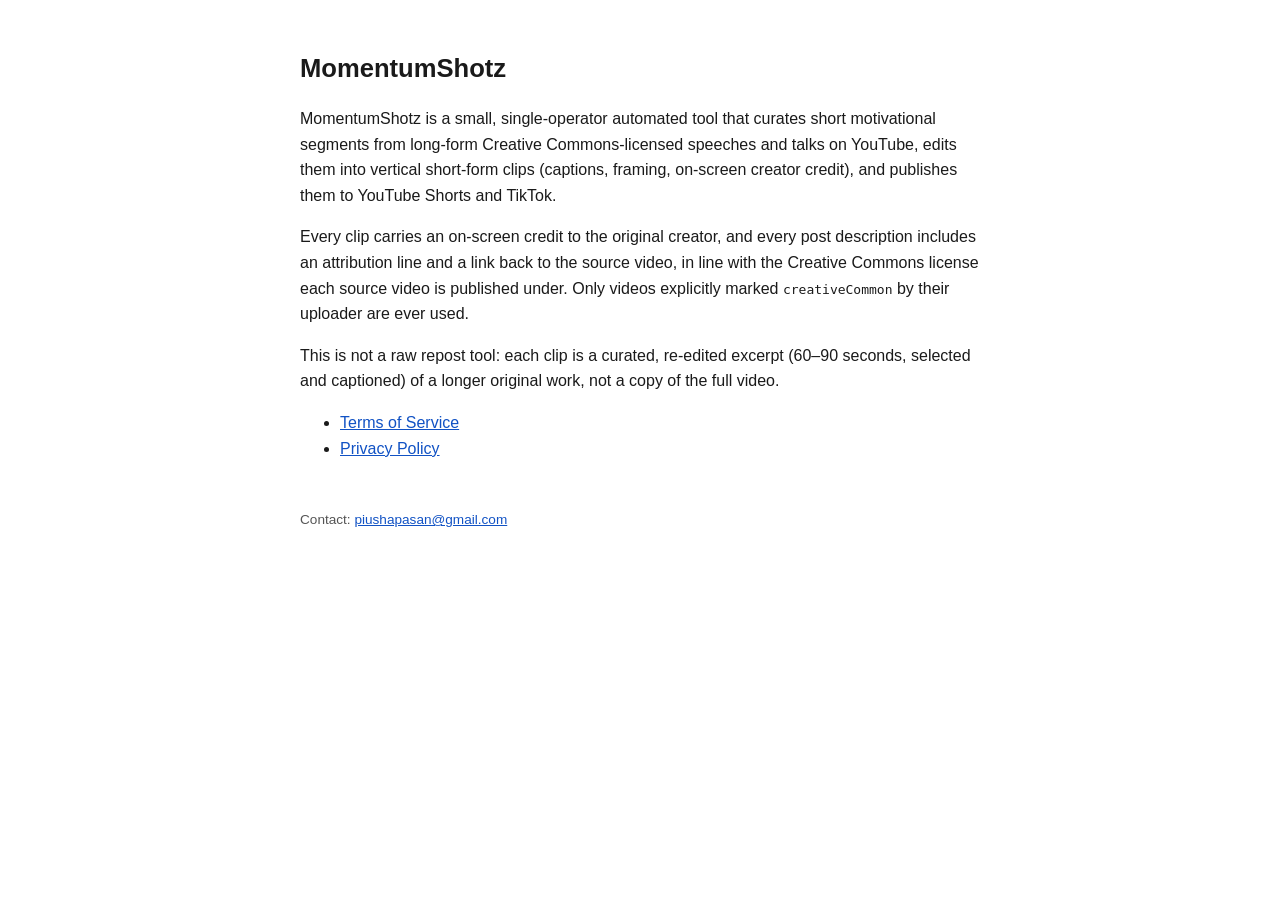
==== index.html @ d70d39d8 "Initial site: landing, terms, privacy" ====
<!DOCTYPE html>
<html lang="en">
<head>
<meta charset="UTF-8">
<meta name="viewport" content="width=device-width, initial-scale=1.0">
<title>MomentumShotz — Daily Motivation Shorts</title>
<style>
  body { font-family: -apple-system, Segoe UI, Roboto, Helvetica, Arial, sans-serif; max-width: 680px; margin: 3rem auto; padding: 0 1.5rem; line-height: 1.6; color: #1a1a1a; }
  h1 { font-size: 1.6rem; }
  a { color: #1152c4; }
  footer { margin-top: 3rem; font-size: 0.85rem; color: #555; }
</style>
</head>
<body>
  <h1>MomentumShotz</h1>
  <p>MomentumShotz is a small, single-operator automated tool that curates
  short motivational segments from long-form Creative Commons-licensed
  speeches and talks on YouTube, edits them into vertical short-form clips
  (captions, framing, on-screen creator credit), and publishes them to
  YouTube Shorts and TikTok.</p>

  <p>Every clip carries an on-screen credit to the original creator, and
  every post description includes an attribution line and a link back to
  the source video, in line with the Creative Commons license each source
  video is published under. Only videos explicitly marked
  <code>creativeCommon</code> by their uploader are ever used.</p>

  <p>This is not a raw repost tool: each clip is a curated, re-edited
  excerpt (60–90 seconds, selected and captioned) of a longer original
  work, not a copy of the full video.</p>

  <ul>
    <li><a href="terms.html">Terms of Service</a></li>
    <li><a href="privacy.html">Privacy Policy</a></li>
  </ul>

  <footer>
    Contact: <a href="mailto:piushapasan@gmail.com">piushapasan@gmail.com</a>
  </footer>
</body>
</html>
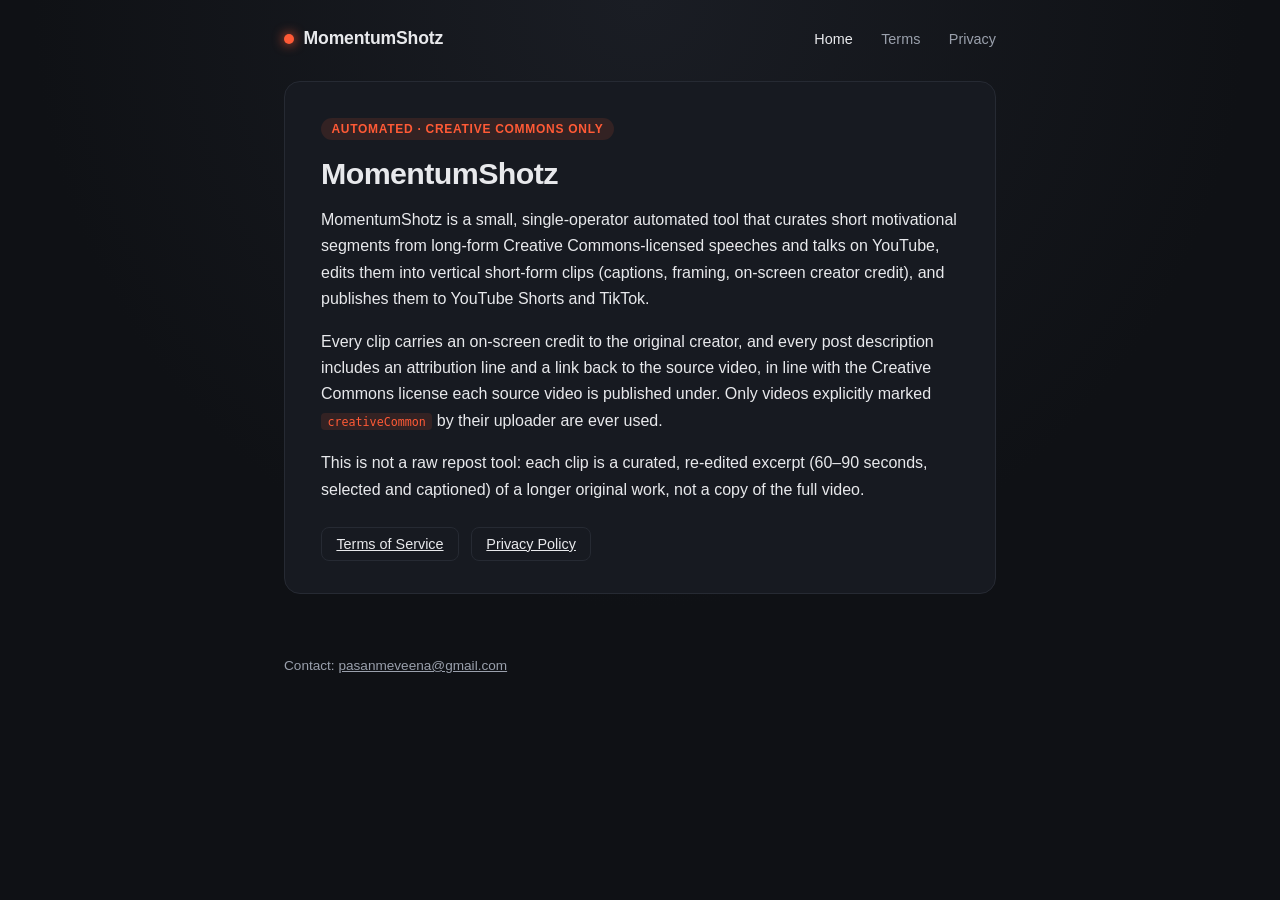
==== commit df5c2ae2: "Restyle site, update contact email" ====
--- a/index.html
+++ b/index.html
@@ -4,38 +4,47 @@
 <meta charset="UTF-8">
 <meta name="viewport" content="width=device-width, initial-scale=1.0">
 <title>MomentumShotz — Daily Motivation Shorts</title>
-<style>
-  body { font-family: -apple-system, Segoe UI, Roboto, Helvetica, Arial, sans-serif; max-width: 680px; margin: 3rem auto; padding: 0 1.5rem; line-height: 1.6; color: #1a1a1a; }
-  h1 { font-size: 1.6rem; }
-  a { color: #1152c4; }
-  footer { margin-top: 3rem; font-size: 0.85rem; color: #555; }
-</style>
+<link rel="stylesheet" href="style.css">
 </head>
 <body>
-  <h1>MomentumShotz</h1>
-  <p>MomentumShotz is a small, single-operator automated tool that curates
-  short motivational segments from long-form Creative Commons-licensed
-  speeches and talks on YouTube, edits them into vertical short-form clips
-  (captions, framing, on-screen creator credit), and publishes them to
-  YouTube Shorts and TikTok.</p>
+  <header>
+    <a class="brand" href="index.html"><span class="dot"></span>MomentumShotz</a>
+    <nav>
+      <a href="index.html" class="active">Home</a>
+      <a href="terms.html">Terms</a>
+      <a href="privacy.html">Privacy</a>
+    </nav>
+  </header>
 
-  <p>Every clip carries an on-screen credit to the original creator, and
-  every post description includes an attribution line and a link back to
-  the source video, in line with the Creative Commons license each source
-  video is published under. Only videos explicitly marked
-  <code>creativeCommon</code> by their uploader are ever used.</p>
+  <main>
+    <div class="card">
+      <span class="eyebrow">Automated · Creative Commons only</span>
+      <h1>MomentumShotz</h1>
+      <p>MomentumShotz is a small, single-operator automated tool that curates
+      short motivational segments from long-form Creative Commons-licensed
+      speeches and talks on YouTube, edits them into vertical short-form clips
+      (captions, framing, on-screen creator credit), and publishes them to
+      YouTube Shorts and TikTok.</p>
 
-  <p>This is not a raw repost tool: each clip is a curated, re-edited
-  excerpt (60–90 seconds, selected and captioned) of a longer original
-  work, not a copy of the full video.</p>
+      <p>Every clip carries an on-screen credit to the original creator, and
+      every post description includes an attribution line and a link back to
+      the source video, in line with the Creative Commons license each source
+      video is published under. Only videos explicitly marked
+      <code>creativeCommon</code> by their uploader are ever used.</p>
 
-  <ul>
-    <li><a href="terms.html">Terms of Service</a></li>
-    <li><a href="privacy.html">Privacy Policy</a></li>
-  </ul>
+      <p>This is not a raw repost tool: each clip is a curated, re-edited
+      excerpt (60–90 seconds, selected and captioned) of a longer original
+      work, not a copy of the full video.</p>
+
+      <ul class="links">
+        <li><a href="terms.html">Terms of Service</a></li>
+        <li><a href="privacy.html">Privacy Policy</a></li>
+      </ul>
+    </div>
+  </main>
 
   <footer>
-    Contact: <a href="mailto:piushapasan@gmail.com">piushapasan@gmail.com</a>
+    Contact: <a href="mailto:pasanmeveena@gmail.com">pasanmeveena@gmail.com</a>
   </footer>
 </body>
 </html>
--- a/style.css
+++ b/style.css
@@ -0,0 +1,149 @@
+:root {
+  --bg: #0f1115;
+  --card: #171a21;
+  --text: #e8e9ec;
+  --muted: #9aa0ac;
+  --accent: #ff5a36;
+  --accent-soft: rgba(255, 90, 54, 0.12);
+  --border: #262a33;
+}
+
+* { box-sizing: border-box; }
+
+body {
+  margin: 0;
+  font-family: -apple-system, "Segoe UI", Roboto, Helvetica, Arial, sans-serif;
+  background: radial-gradient(circle at top, #1a1d24 0%, var(--bg) 55%);
+  color: var(--text);
+  min-height: 100vh;
+}
+
+header {
+  display: flex;
+  align-items: center;
+  justify-content: space-between;
+  max-width: 760px;
+  margin: 0 auto;
+  padding: 1.75rem 1.5rem 0;
+}
+
+.brand {
+  display: flex;
+  align-items: center;
+  gap: 0.6rem;
+  font-weight: 700;
+  font-size: 1.1rem;
+  letter-spacing: -0.01em;
+  text-decoration: none;
+  color: var(--text);
+}
+
+.brand .dot {
+  width: 10px;
+  height: 10px;
+  border-radius: 50%;
+  background: var(--accent);
+  box-shadow: 0 0 12px var(--accent);
+}
+
+nav a {
+  color: var(--muted);
+  text-decoration: none;
+  font-size: 0.9rem;
+  margin-left: 1.5rem;
+  transition: color 0.15s ease;
+}
+
+nav a:hover, nav a.active { color: var(--text); }
+
+main {
+  max-width: 760px;
+  margin: 2rem auto 4rem;
+  padding: 0 1.5rem;
+}
+
+.card {
+  background: var(--card);
+  border: 1px solid var(--border);
+  border-radius: 16px;
+  padding: 2.25rem 2.25rem 2rem;
+}
+
+.eyebrow {
+  display: inline-block;
+  font-size: 0.75rem;
+  font-weight: 600;
+  letter-spacing: 0.06em;
+  text-transform: uppercase;
+  color: var(--accent);
+  background: var(--accent-soft);
+  padding: 0.25rem 0.65rem;
+  border-radius: 999px;
+  margin-bottom: 1rem;
+}
+
+h1 {
+  font-size: 1.9rem;
+  margin: 0 0 0.5rem;
+  letter-spacing: -0.02em;
+}
+
+h2 {
+  font-size: 1.05rem;
+  margin-top: 2rem;
+  margin-bottom: 0.5rem;
+  color: var(--text);
+}
+
+p { line-height: 1.65; color: var(--text); }
+.updated { color: var(--muted); font-size: 0.85rem; margin-top: 0; }
+
+a { color: var(--accent); }
+a:hover { text-decoration: none; }
+
+code {
+  background: var(--accent-soft);
+  color: var(--accent);
+  padding: 0.1rem 0.4rem;
+  border-radius: 4px;
+  font-size: 0.9em;
+}
+
+ul.links {
+  list-style: none;
+  padding: 0;
+  margin: 1.5rem 0 0;
+  display: flex;
+  gap: 0.75rem;
+}
+
+ul.links li a {
+  display: inline-block;
+  border: 1px solid var(--border);
+  border-radius: 8px;
+  padding: 0.5rem 0.9rem;
+  color: var(--text);
+  font-size: 0.9rem;
+}
+
+ul.links li a:hover { border-color: var(--accent); color: var(--accent); }
+
+.back {
+  display: inline-block;
+  margin-top: 2rem;
+  font-size: 0.9rem;
+  color: var(--muted);
+}
+
+.back:hover { color: var(--accent); }
+
+footer {
+  max-width: 760px;
+  margin: 0 auto;
+  padding: 0 1.5rem 3rem;
+  font-size: 0.85rem;
+  color: var(--muted);
+}
+
+footer a { color: var(--muted); }
+footer a:hover { color: var(--accent); }
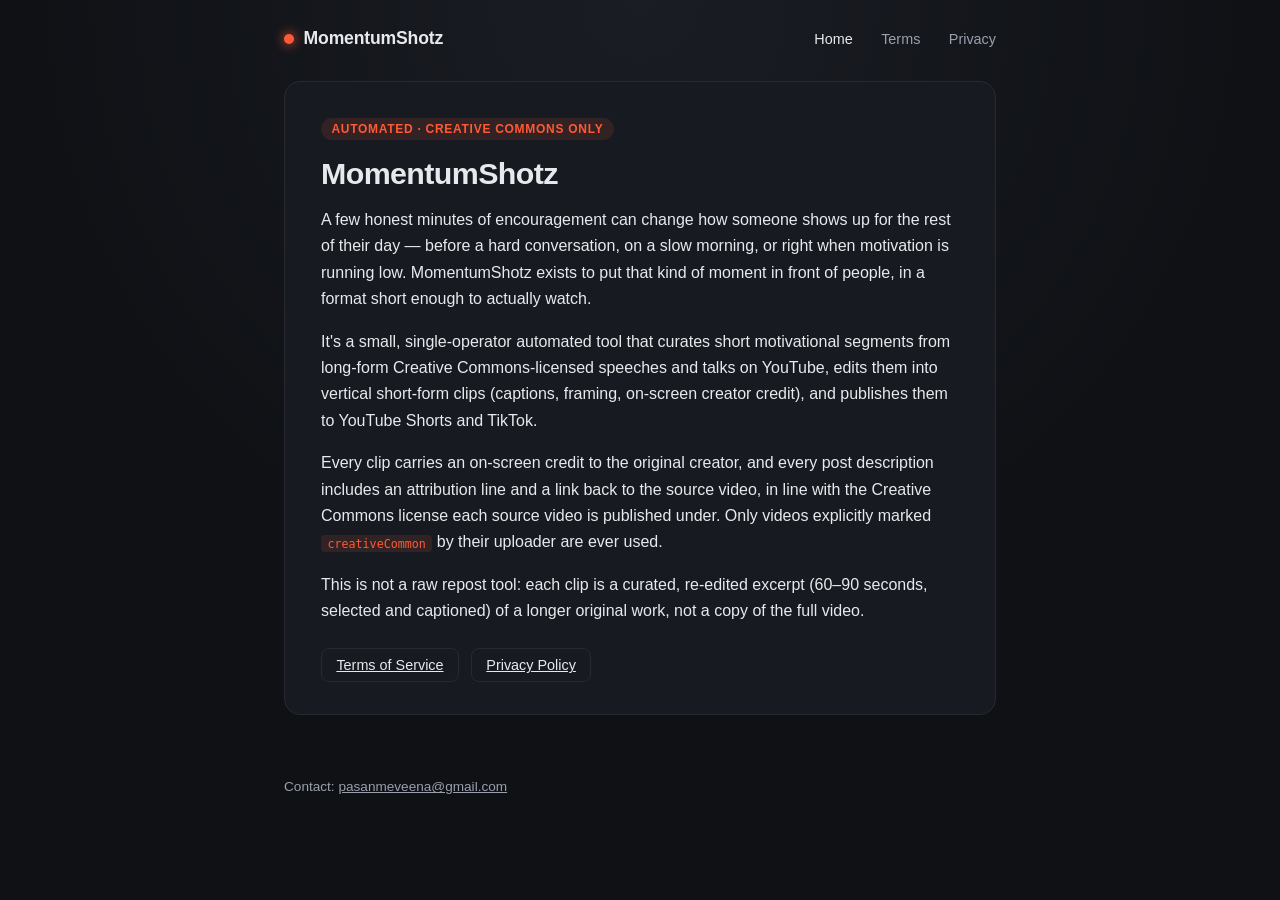
==== commit a6c1f66d: "Add mission copy, reduce technical disclosure in privacy page" ====
--- a/index.html
+++ b/index.html
@@ -20,7 +20,13 @@
     <div class="card">
       <span class="eyebrow">Automated · Creative Commons only</span>
       <h1>MomentumShotz</h1>
-      <p>MomentumShotz is a small, single-operator automated tool that curates
+      <p>A few honest minutes of encouragement can change how someone shows
+      up for the rest of their day — before a hard conversation, on a slow
+      morning, or right when motivation is running low. MomentumShotz exists
+      to put that kind of moment in front of people, in a format short enough
+      to actually watch.</p>
+
+      <p>It's a small, single-operator automated tool that curates
       short motivational segments from long-form Creative Commons-licensed
       speeches and talks on YouTube, edits them into vertical short-form clips
       (captions, framing, on-screen creator credit), and publishes them to
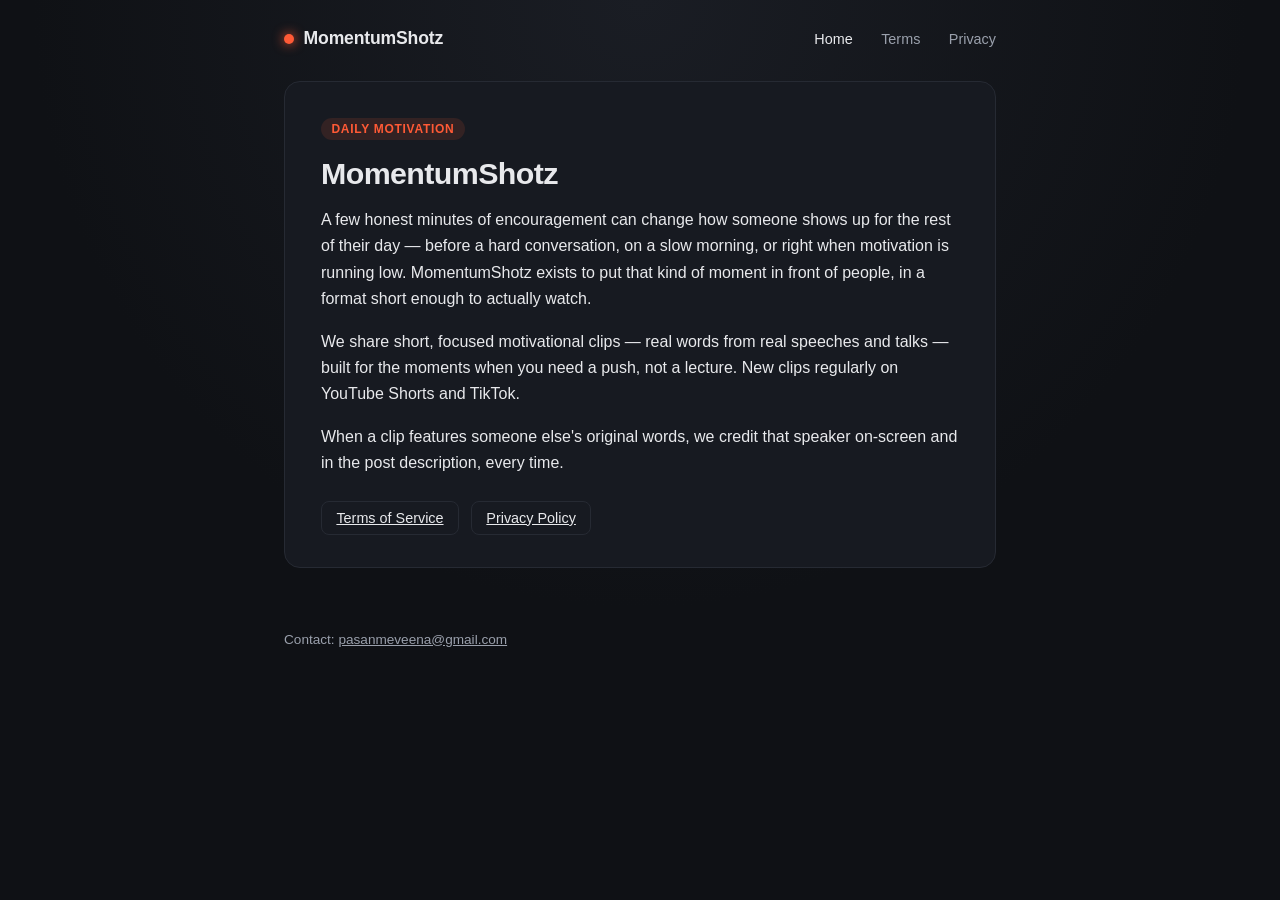
==== commit b078fd9a: "Reframe site as a motivational content brand, not a pipeline tool" ====
--- a/index.html
+++ b/index.html
@@ -3,7 +3,7 @@
 <head>
 <meta charset="UTF-8">
 <meta name="viewport" content="width=device-width, initial-scale=1.0">
-<title>MomentumShotz — Daily Motivation Shorts</title>
+<title>MomentumShotz — Daily Motivation</title>
 <link rel="stylesheet" href="style.css">
 </head>
 <body>
@@ -18,7 +18,7 @@
 
   <main>
     <div class="card">
-      <span class="eyebrow">Automated · Creative Commons only</span>
+      <span class="eyebrow">Daily Motivation</span>
       <h1>MomentumShotz</h1>
       <p>A few honest minutes of encouragement can change how someone shows
       up for the rest of their day — before a hard conversation, on a slow
@@ -26,21 +26,12 @@
       to put that kind of moment in front of people, in a format short enough
       to actually watch.</p>
 
-      <p>It's a small, single-operator automated tool that curates
-      short motivational segments from long-form Creative Commons-licensed
-      speeches and talks on YouTube, edits them into vertical short-form clips
-      (captions, framing, on-screen creator credit), and publishes them to
-      YouTube Shorts and TikTok.</p>
+      <p>We share short, focused motivational clips — real words from real
+      speeches and talks — built for the moments when you need a push, not a
+      lecture. New clips regularly on YouTube Shorts and TikTok.</p>
 
-      <p>Every clip carries an on-screen credit to the original creator, and
-      every post description includes an attribution line and a link back to
-      the source video, in line with the Creative Commons license each source
-      video is published under. Only videos explicitly marked
-      <code>creativeCommon</code> by their uploader are ever used.</p>
-
-      <p>This is not a raw repost tool: each clip is a curated, re-edited
-      excerpt (60–90 seconds, selected and captioned) of a longer original
-      work, not a copy of the full video.</p>
+      <p>When a clip features someone else's original words, we credit that
+      speaker on-screen and in the post description, every time.</p>
 
       <ul class="links">
         <li><a href="terms.html">Terms of Service</a></li>
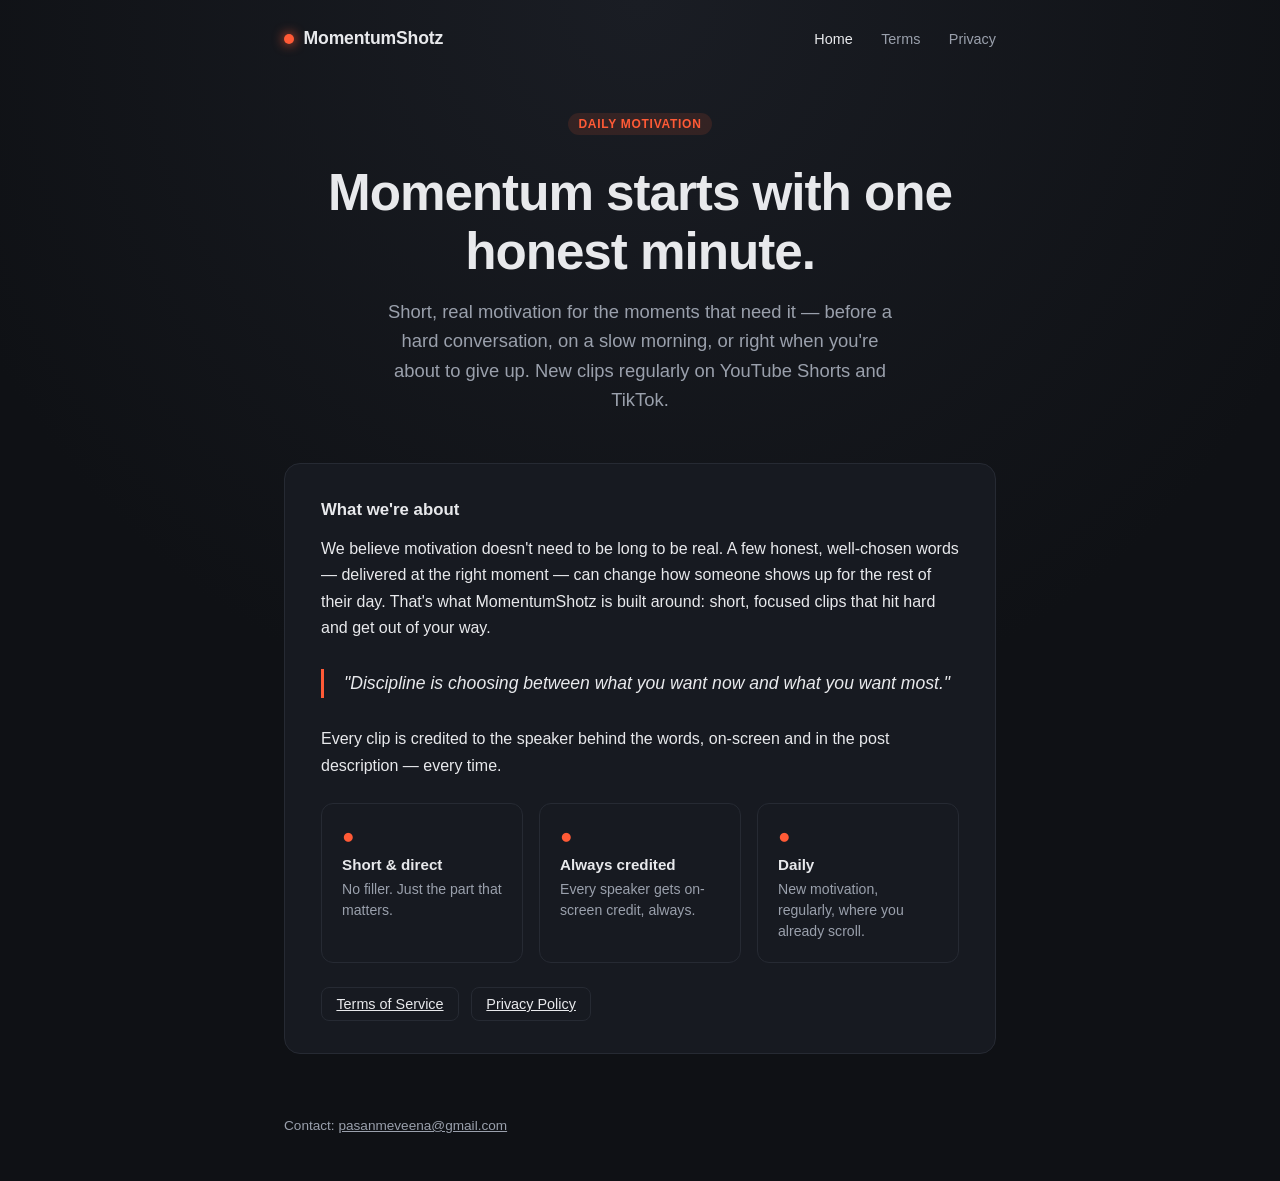
==== commit 5e715ce7: "Full rewrite: pure motivation brand homepage, no tool/pipeline language" ====
--- a/index.html
+++ b/index.html
@@ -17,21 +17,45 @@
   </header>
 
   <main>
+    <section class="hero">
+      <span class="eyebrow">Daily Motivation</span>
+      <h1>Momentum starts with one honest minute.</h1>
+      <p class="tagline">Short, real motivation for the moments that need it —
+      before a hard conversation, on a slow morning, or right when you're
+      about to give up. New clips regularly on YouTube Shorts and TikTok.</p>
+    </section>
+
     <div class="card">
-      <span class="eyebrow">Daily Motivation</span>
-      <h1>MomentumShotz</h1>
-      <p>A few honest minutes of encouragement can change how someone shows
-      up for the rest of their day — before a hard conversation, on a slow
-      morning, or right when motivation is running low. MomentumShotz exists
-      to put that kind of moment in front of people, in a format short enough
-      to actually watch.</p>
+      <h2 style="margin-top:0;">What we're about</h2>
+      <p>We believe motivation doesn't need to be long to be real. A few
+      honest, well-chosen words — delivered at the right moment — can change
+      how someone shows up for the rest of their day. That's what
+      MomentumShotz is built around: short, focused clips that hit hard and
+      get out of your way.</p>
 
-      <p>We share short, focused motivational clips — real words from real
-      speeches and talks — built for the moments when you need a push, not a
-      lecture. New clips regularly on YouTube Shorts and TikTok.</p>
+      <div class="quote">"Discipline is choosing between what you want now
+      and what you want most."</div>
 
-      <p>When a clip features someone else's original words, we credit that
-      speaker on-screen and in the post description, every time.</p>
+      <p>Every clip is credited to the speaker behind the words, on-screen
+      and in the post description — every time.</p>
+
+      <div class="pillars">
+        <div class="pillar">
+          <div class="icon">&#9679;</div>
+          <h3>Short &amp; direct</h3>
+          <p>No filler. Just the part that matters.</p>
+        </div>
+        <div class="pillar">
+          <div class="icon">&#9679;</div>
+          <h3>Always credited</h3>
+          <p>Every speaker gets on-screen credit, always.</p>
+        </div>
+        <div class="pillar">
+          <div class="icon">&#9679;</div>
+          <h3>Daily</h3>
+          <p>New motivation, regularly, where you already scroll.</p>
+        </div>
+      </div>
 
       <ul class="links">
         <li><a href="terms.html">Terms of Service</a></li>
--- a/style.css
+++ b/style.css
@@ -58,8 +58,26 @@
 
 main {
   max-width: 760px;
-  margin: 2rem auto 4rem;
+  margin: 0 auto 4rem;
   padding: 0 1.5rem;
+}
+
+.hero {
+  text-align: center;
+  padding: 4rem 0 3rem;
+}
+
+.hero h1 {
+  font-size: clamp(2.2rem, 6vw, 3.2rem);
+  margin: 0.75rem 0 1rem;
+}
+
+.hero .tagline {
+  font-size: 1.15rem;
+  color: var(--muted);
+  max-width: 520px;
+  margin: 0 auto;
+  line-height: 1.6;
 }
 
 .card {
@@ -67,6 +85,51 @@
   border: 1px solid var(--border);
   border-radius: 16px;
   padding: 2.25rem 2.25rem 2rem;
+  margin-bottom: 1.5rem;
+}
+
+.pillars {
+  display: grid;
+  grid-template-columns: repeat(3, 1fr);
+  gap: 1rem;
+  margin-top: 1.5rem;
+}
+
+.pillar {
+  background: var(--card);
+  border: 1px solid var(--border);
+  border-radius: 12px;
+  padding: 1.25rem;
+}
+
+.pillar .icon {
+  color: var(--accent);
+  font-size: 1.3rem;
+}
+
+.pillar h3 {
+  font-size: 0.95rem;
+  margin: 0.5rem 0 0.35rem;
+}
+
+.pillar p {
+  font-size: 0.88rem;
+  color: var(--muted);
+  margin: 0;
+  line-height: 1.5;
+}
+
+.quote {
+  border-left: 3px solid var(--accent);
+  padding: 0.25rem 0 0.25rem 1.25rem;
+  margin: 1.75rem 0;
+  font-size: 1.1rem;
+  font-style: italic;
+  color: var(--text);
+}
+
+@media (max-width: 560px) {
+  .pillars { grid-template-columns: 1fr; }
 }
 
 .eyebrow {
